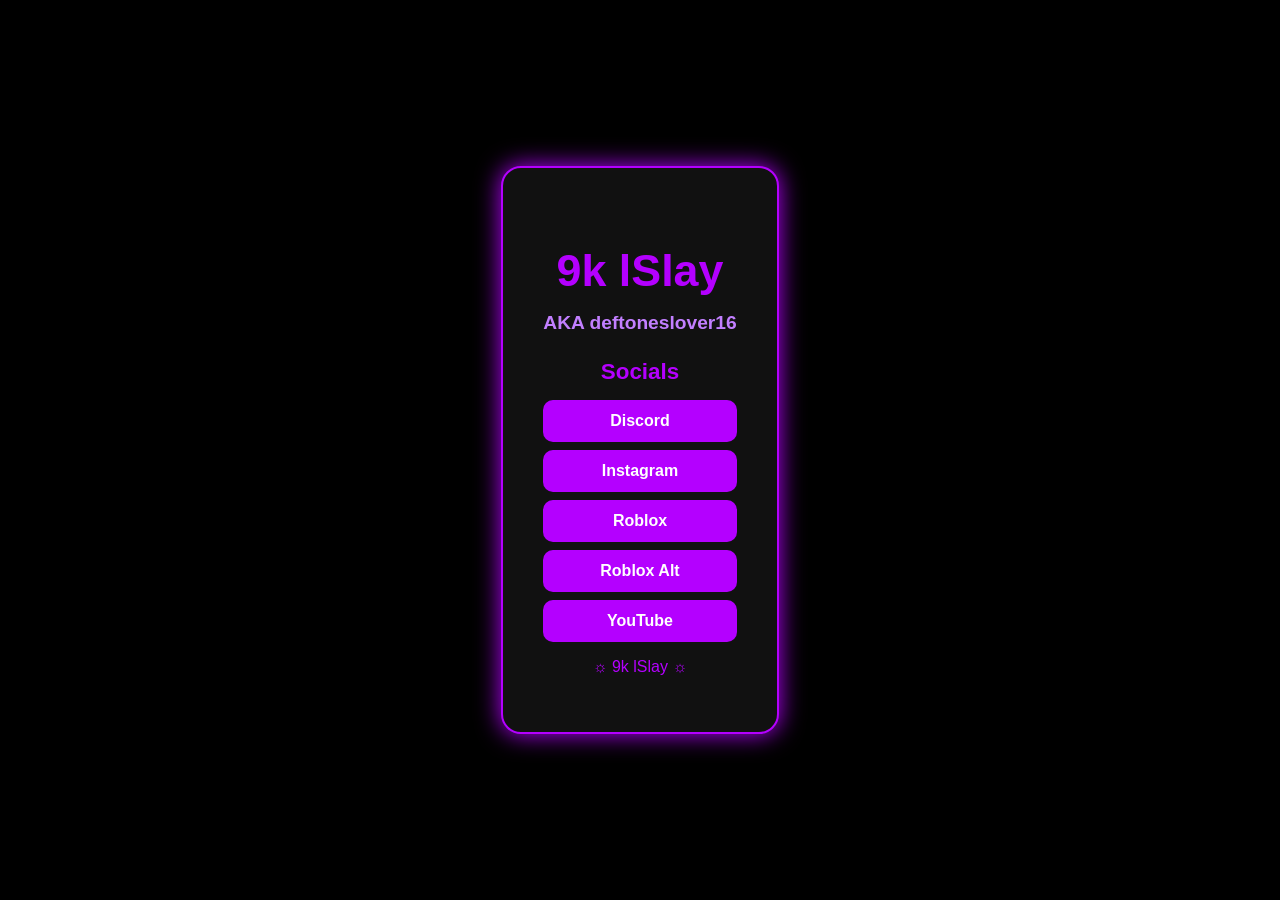
==== index.html @ 35b1c72d "Enhance index.html with background and interactivity Added decorative background and interactive ele" ====
<!DOCTYPE html>
<html lang="en">
<head>
  <meta charset="UTF-8">
  <meta name="viewport" content="width=device-width, initial-scale=1.0">

  <title>☼9k lSlay☼</title>

  <link rel="stylesheet" href="style.css">
</head>

<body>

  <!-- Fondo decorativo -->
  <div class="snake-bg">
    <div class="snake snake-1"></div>
    <div class="snake snake-2"></div>
    <div class="snake snake-3"></div>
  </div>

  <main class="container">

    <section class="card">

      <div class="glow"></div>

      <h1>9k lSlay</h1>

      <h2>AKA deftoneslover16</h2>

      <div class="snake-line"></div>

      <h3>Socials</h3>

      <div class="links">

        <a href="https://discord.com/users/1435029512860598416">
          <span>Discord</span>
        </a>

        <a href="https://www.instagram.com/9k._.lslay">
          <span>Instagram</span>
        </a>

        <a href="https://www.roblox.com/users/8332813376/profile">
          <span>Roblox</span>
        </a>

        <a href="https://www.roblox.com/users/7720711696/profile">
          <span>Roblox Alt</span>
        </a>

        <a href="https://www.youtube.com/@9k_lSlayy">
          <span>YouTube</span>
        </a>

      </div>

      <div class="snake-line bottom-line"></div>

      <p class="footer">☼ 9k lSlay ☼</p>

    </section>

  </main>


  <!--
    SPARKS + SPIDERMAN RANDOM EVENT
  -->
  <script>

    /*
      ================================
      PURPLE MOUSE SPARKS
      ================================
    */

    const clickableElements = document.querySelectorAll(
      'a, button, input, select, textarea, [role="button"]'
    );

    clickableElements.forEach(element => {

      element.addEventListener('mouseenter', () => {
        element.classList.add('clickable-glow');
      });

      element.addEventListener('mouseleave', () => {
        element.classList.remove('clickable-glow');
      });

      element.addEventListener('click', (event) => {

        for (let i = 0; i < 12; i++) {
          createSpark(event.clientX, event.clientY);
        }

      });

    });


    function createSpark(x, y) {

      const spark = document.createElement('div');

      spark.classList.add('spark');

      spark.style.left = `${x}px`;
      spark.style.top = `${y}px`;

      const angle = Math.random() * Math.PI * 2;
      const distance = 25 + Math.random() * 45;

      spark.style.setProperty(
        '--x',
        `${Math.cos(angle) * distance}px`
      );

      spark.style.setProperty(
        '--y',
        `${Math.sin(angle) * distance}px`
      );

      document.body.appendChild(spark);

      setTimeout(() => {
        spark.remove();
      }, 600);

    }


    /*
      ================================
      SPIDERMAN RANDOM EVENT
      ================================

      1/500 cada segundo.
    */

    setInterval(() => {

      const chance = Math.floor(Math.random() * 500);

      if (chance === 0) {
        playSpiderman();
      }

    }, 1000);


    function playSpiderman() {

      // Evita que aparezcan varios videos simultáneamente.
      if (document.querySelector('.spiderman-video')) {
        return;
      }

      const video = document.createElement('video');

      video.classList.add('spiderman-video');

      video.src = 'spiderman.mp4';

      video.autoplay = true;
      video.controls = false;

      document.body.appendChild(video);

      video.play().catch(() => {
        /*
          Algunos navegadores bloquean reproducción automática
          con sonido si el usuario todavía no ha interactuado.
        */
      });

      video.addEventListener('ended', () => {
        video.remove();
      });

    }

  </script>

</body>
</html>
---- style.css ----
body {
  background-color: #000;
  color: #b400ff;
  font-family: 'Segoe UI', Tahoma, Geneva, Verdana, sans-serif;
  display: flex;
  justify-content: center;
  align-items: center;
  height: 100vh;
  margin: 0;
}

.container {
  display: flex;
  align-items: center;
  gap: 30px;
}

.card {
  background-color: #111;
  border: 2px solid #b400ff;
  border-radius: 20px;
  padding: 40px;
  text-align: center;
  box-shadow: 0 0 25px #b400ff;
  max-width: 400px;
  width: 90%;
}

h1 {
  font-size: 2.8em;
  margin-bottom: 10px;
}

h2 {
  font-size: 1.2em;
  margin-bottom: 25px;
  color: #c27fff;
}

h3 {
  font-size: 1.4em;
  margin-bottom: 15px;
  color: #b400ff;
}

.links a {
  display: block;
  text-decoration: none;
  color: #fff;
  background-color: #b400ff;
  padding: 12px;
  margin: 8px 0;
  border-radius: 10px;
  transition: 0.3s;
  font-weight: bold;
}

.links a:hover {
  background-color: #7a00b3;
  transform: scale(1.05);
}

@media (max-width: 768px) {
  .container {
    flex-direction: column;
  }
}
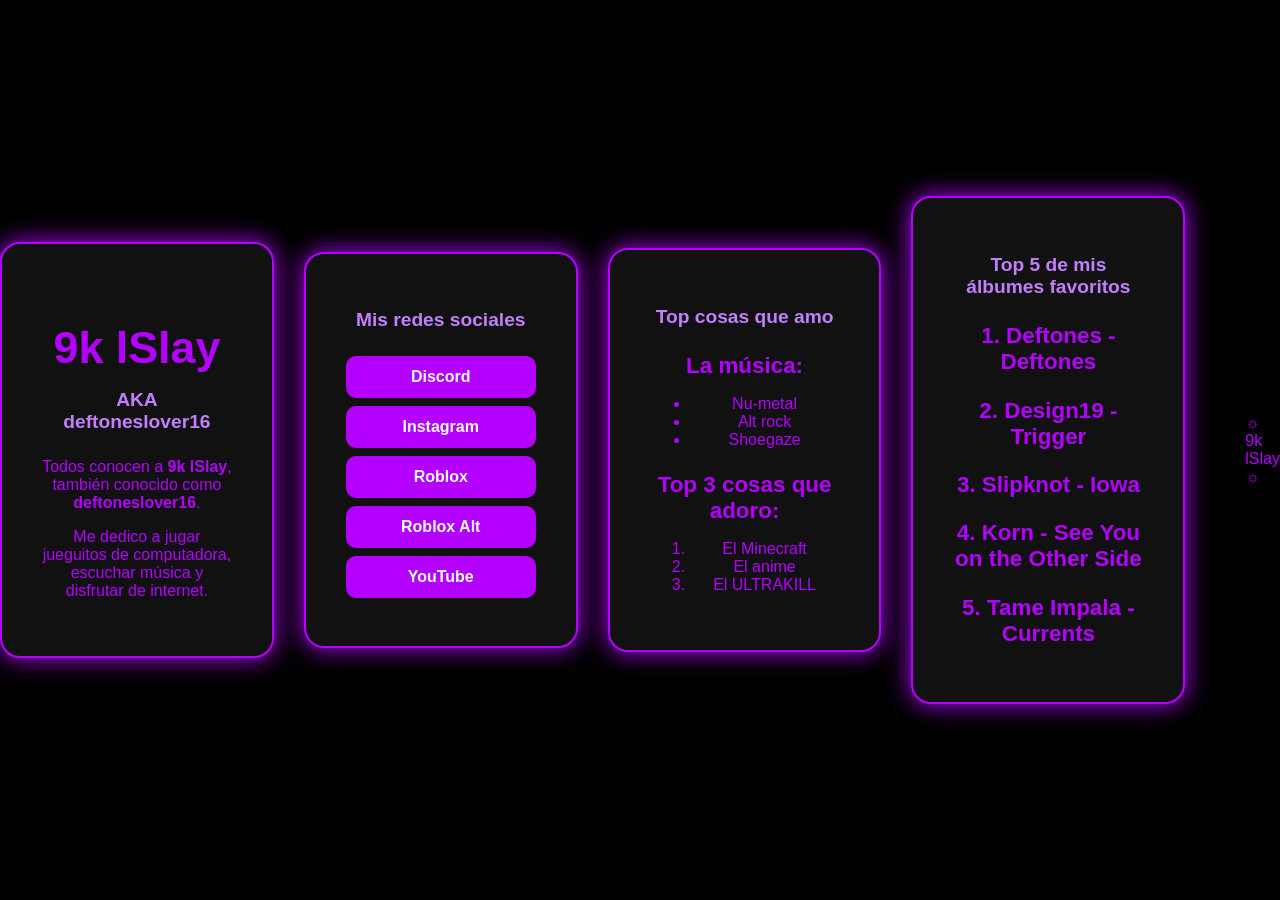
==== commit bfe33fc8: "Translate HTML document from English to Spanish" ====
--- a/index.html
+++ b/index.html
@@ -1,11 +1,9 @@
 <!DOCTYPE html>
-<html lang="en">
+<html lang="es">
 <head>
   <meta charset="UTF-8">
   <meta name="viewport" content="width=device-width, initial-scale=1.0">
-
-  <title>☼9k lSlay☼</title>
-
+  <title>☼ 9k lSlay ☼</title>
   <link rel="stylesheet" href="style.css">
 </head>
 
@@ -20,50 +18,98 @@
 
   <main class="container">
 
-    <section class="card">
-
+    <!-- Presentación -->
+    <section class="card">
       <div class="glow"></div>
 
       <h1>9k lSlay</h1>
-
       <h2>AKA deftoneslover16</h2>
 
       <div class="snake-line"></div>
 
-      <h3>Socials</h3>
+      <p>
+        Todos conocen a <strong>9k lSlay</strong>, también conocido como
+        <strong>deftoneslover16</strong>.
+      </p>
+
+      <p>
+        Me dedico a jugar jueguitos de computadora, escuchar música y
+        disfrutar de internet.
+      </p>
+    </section>
+
+    <!-- Redes sociales -->
+    <section class="card">
+      <div class="glow"></div>
+
+      <h2>Mis redes sociales</h2>
+
+      <div class="snake-line"></div>
 
       <div class="links">
-
-        <a href="https://discord.com/users/1435029512860598416">
+        <a href="https://discord.com/users/1435029512860598416" target="_blank" rel="noopener">
           <span>Discord</span>
         </a>
 
-        <a href="https://www.instagram.com/9k._.lslay">
+        <a href="https://www.instagram.com/9k._.lslay" target="_blank" rel="noopener">
           <span>Instagram</span>
         </a>
 
-        <a href="https://www.roblox.com/users/8332813376/profile">
+        <a href="https://www.roblox.com/users/8332813376/profile" target="_blank" rel="noopener">
           <span>Roblox</span>
         </a>
 
-        <a href="https://www.roblox.com/users/7720711696/profile">
+        <a href="https://www.roblox.com/users/7720711696/profile" target="_blank" rel="noopener">
           <span>Roblox Alt</span>
         </a>
 
-        <a href="https://www.youtube.com/@9k_lSlayy">
+        <a href="https://www.youtube.com/@9k_lSlayy" target="_blank" rel="noopener">
           <span>YouTube</span>
         </a>
-
       </div>
-
-      <div class="snake-line bottom-line"></div>
-
-      <p class="footer">☼ 9k lSlay ☼</p>
-
-    </section>
+    </section>
+
+    <!-- Música -->
+    <section class="card">
+      <div class="glow"></div>
+
+      <h2>Top cosas que amo</h2>
+
+      <h3>La música:</h3>
+
+      <ul>
+        <li>Nu-metal</li>
+        <li>Alt rock</li>
+        <li>Shoegaze</li>
+      </ul>
+
+      <h3>Top 3 cosas que adoro:</h3>
+
+      <ol>
+        <li>El Minecraft</li>
+        <li>El anime</li>
+        <li>El ULTRAKILL</li>
+      </ol>
+    </section>
+
+    <!-- Álbumes favoritos -->
+    <section class="card">
+      <div class="glow"></div>
+
+      <h2>Top 5 de mis álbumes favoritos</h2>
+
+      <h3>1. Deftones - Deftones</h3>
+      <h3>2. Design19 - Trigger</h3>
+      <h3>3. Slipknot - Iowa</h3>
+      <h3>4. Korn - See You on the Other Side</h3>
+      <h3>5. Tame Impala - Currents</h3>
+    </section>
+
+    <div class="snake-line bottom-line"></div>
+
+    <p class="footer">☼ 9k lSlay ☼</p>
 
   </main>
-
 
   <!--
     SPARKS + SPIDERMAN RANDOM EVENT
@@ -100,7 +146,6 @@
 
     });
 
-
     function createSpark(x, y) {
 
       const spark = document.createElement('div');
@@ -131,7 +176,6 @@
 
     }
 
-
     /*
       ================================
       SPIDERMAN RANDOM EVENT
@@ -149,7 +193,6 @@
       }
 
     }, 1000);
-
 
     function playSpiderman() {
 
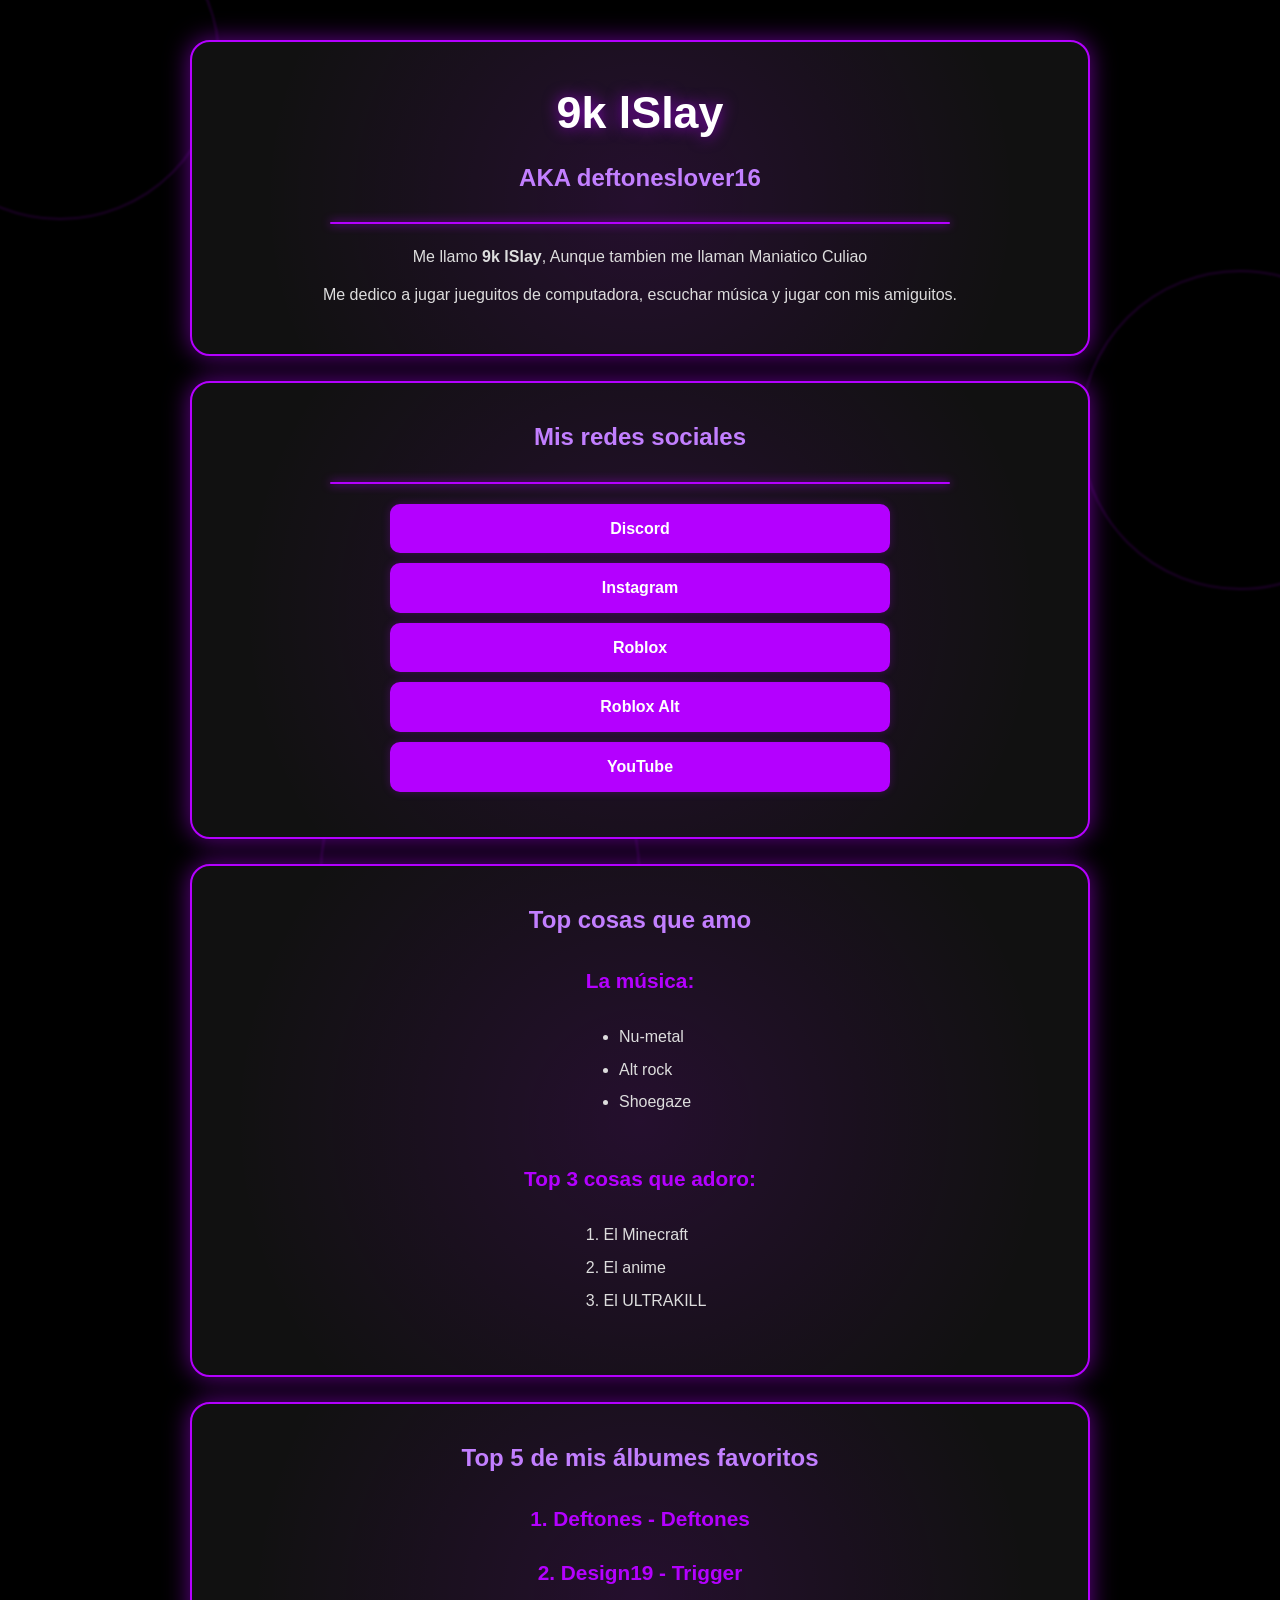
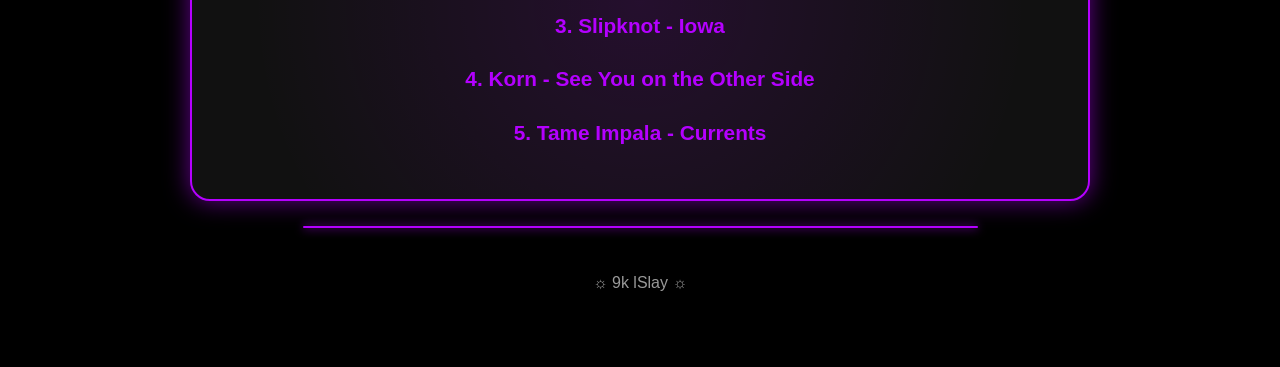
==== commit 5bf1eea0: "Revise personal details and social media section Updated personal introduction and social media link" ====
--- a/index.html
+++ b/index.html
@@ -28,13 +28,12 @@
       <div class="snake-line"></div>
 
       <p>
-        Todos conocen a <strong>9k lSlay</strong>, también conocido como
-        <strong>deftoneslover16</strong>.
+        Me llamo <strong>9k lSlay</strong>, Aunque tambien me llaman Maniatico Culiao
       </p>
 
       <p>
         Me dedico a jugar jueguitos de computadora, escuchar música y
-        disfrutar de internet.
+        jugar con mis amiguitos.
       </p>
     </section>
 
--- a/style.css
+++ b/style.css
@@ -1,46 +1,152 @@
+/* =========================================
+   ESTILO ADAPTADO: codigo1 -> parecido a css2
+   Mantiene los efectos de sparks y serpientes
+   ========================================= */
+
+* {
+  margin: 0;
+  padding: 0;
+  box-sizing: border-box;
+}
+
 body {
-  background-color: #000;
-  color: #b400ff;
+  background: #000;
+  color: #eee;
   font-family: 'Segoe UI', Tahoma, Geneva, Verdana, sans-serif;
+  line-height: 1.6;
+  min-height: 100vh;
+  overflow-x: hidden;
+  position: relative;
+}
+
+/* ====== Contenedor principal ====== */
+
+.container {
+  width: 90%;
+  max-width: 900px;
+  margin: 40px auto;
   display: flex;
-  justify-content: center;
-  align-items: center;
-  height: 100vh;
-  margin: 0;
-}
-
-.container {
-  display: flex;
-  align-items: center;
-  gap: 30px;
-}
+  flex-direction: column;
+  align-items: stretch;
+  gap: 25px;
+  position: relative;
+  z-index: 2;
+}
+
+/* ====== Fondo de serpientes de codigo1 ====== */
+
+.snake-bg {
+  position: fixed;
+  inset: 0;
+  pointer-events: none;
+  overflow: hidden;
+  z-index: 0;
+}
+
+.snake {
+  position: absolute;
+  width: 320px;
+  height: 320px;
+  border: 2px solid rgba(180, 0, 255, .16);
+  border-radius: 50%;
+  filter: blur(1px);
+}
+
+.snake-1 {
+  top: -100px;
+  left: -100px;
+}
+
+.snake-2 {
+  right: -120px;
+  top: 30%;
+}
+
+.snake-3 {
+  bottom: -130px;
+  left: 25%;
+}
+
+/* ====== Tarjetas ====== */
 
 .card {
+  position: relative;
   background-color: #111;
   border: 2px solid #b400ff;
   border-radius: 20px;
-  padding: 40px;
+  padding: 35px;
   text-align: center;
-  box-shadow: 0 0 25px #b400ff;
-  max-width: 400px;
-  width: 90%;
-}
+  box-shadow: 0 0 25px rgba(180, 0, 255, .55);
+  width: 100%;
+  overflow: hidden;
+}
+
+/* Mantiene el glow que usa codigo1 */
+.glow {
+  position: absolute;
+  inset: -80px;
+  background: radial-gradient(
+    circle,
+    rgba(180, 0, 255, .12),
+    transparent 65%
+  );
+  pointer-events: none;
+  z-index: 0;
+}
+
+.card > *:not(.glow) {
+  position: relative;
+  z-index: 1;
+}
+
+/* ====== Títulos ====== */
 
 h1 {
+  color: #fff;
   font-size: 2.8em;
   margin-bottom: 10px;
+  text-shadow: 0 0 15px rgba(180, 0, 255, .7);
 }
 
 h2 {
-  font-size: 1.2em;
+  font-size: 1.5em;
   margin-bottom: 25px;
   color: #c27fff;
 }
 
 h3 {
-  font-size: 1.4em;
-  margin-bottom: 15px;
+  font-size: 1.3em;
+  margin: 20px 0 15px;
   color: #b400ff;
+}
+
+p {
+  margin: 12px auto;
+  color: #ddd;
+  max-width: 700px;
+}
+
+/* ====== Línea decorativa de codigo1 ====== */
+
+.snake-line {
+  width: 75%;
+  height: 2px;
+  margin: 20px auto;
+  background: #b400ff;
+  box-shadow: 0 0 10px #b400ff;
+  border-radius: 10px;
+}
+
+.bottom-line {
+  margin: 0 auto;
+}
+
+/* ====== Links ====== */
+
+.links {
+  width: 100%;
+  max-width: 500px;
+  margin: 0 auto;
 }
 
 .links a {
@@ -49,19 +155,163 @@
   color: #fff;
   background-color: #b400ff;
   padding: 12px;
-  margin: 8px 0;
+  margin: 10px 0;
   border-radius: 10px;
-  transition: 0.3s;
+  transition: .3s ease;
   font-weight: bold;
+  box-shadow: 0 0 8px rgba(180, 0, 255, .25);
 }
 
 .links a:hover {
   background-color: #7a00b3;
   transform: scale(1.05);
-}
+  box-shadow: 0 0 18px rgba(180, 0, 255, .8);
+}
+
+/* El JS de codigo1 añade esta clase al pasar el mouse */
+.clickable-glow {
+  box-shadow:
+    0 0 10px #b400ff,
+    0 0 25px rgba(180, 0, 255, .8) !important;
+}
+
+/* ====== Listas ====== */
+
+ul,
+ol {
+  display: inline-block;
+  text-align: left;
+  margin: 5px auto 20px;
+  padding-left: 30px;
+  color: #ddd;
+}
+
+li {
+  margin: 7px 0;
+}
+
+/* ====== Imágenes ====== */
+
+img {
+  max-width: 100%;
+  height: auto;
+  border-radius: 12px;
+}
+
+img.album,
+img[type="album"] {
+  width: 100%;
+  max-width: 240px;
+  display: block;
+  margin: 15px auto;
+  transition: .3s ease;
+}
+
+img.album:hover,
+img[type="album"]:hover {
+  transform: scale(1.04);
+  box-shadow: 0 0 20px rgba(180, 0, 255, .7);
+}
+
+/* ====== Figuras ====== */
+
+figure {
+  text-align: center;
+  margin: 25px 0;
+}
+
+figcaption {
+  color: #bbb;
+  margin-top: 10px;
+}
+
+/* ====== Footer de codigo1 ====== */
+
+.footer {
+  color: #999;
+  text-align: center;
+  padding: 5px 0 20px;
+}
+
+/* ====== Evento Spider-Man ====== */
+
+.spiderman-video {
+  position: fixed;
+  left: 50%;
+  top: 50%;
+  transform: translate(-50%, -50%);
+  width: min(90vw, 700px);
+  max-height: 90vh;
+  object-fit: contain;
+  z-index: 9999;
+  border: 2px solid #b400ff;
+  border-radius: 15px;
+  box-shadow: 0 0 35px #b400ff;
+}
+
+/* ====== Sparks ====== */
+
+.spark {
+  position: fixed;
+  width: 7px;
+  height: 7px;
+  border-radius: 50%;
+  background: #c27fff;
+  box-shadow:
+    0 0 6px #b400ff,
+    0 0 14px #b400ff;
+  pointer-events: none;
+  z-index: 10000;
+  animation: sparkMove .6s ease-out forwards;
+}
+
+@keyframes sparkMove {
+  from {
+    opacity: 1;
+    transform: translate(0, 0) scale(1);
+  }
+
+  to {
+    opacity: 0;
+    transform: translate(var(--x), var(--y)) scale(0);
+  }
+}
+
+/* ====== Responsive ====== */
 
 @media (max-width: 768px) {
   .container {
-    flex-direction: column;
-  }
-}+    width: 94%;
+    margin: 20px auto;
+    gap: 18px;
+  }
+
+  .card {
+    padding: 25px 18px;
+  }
+
+  h1 {
+    font-size: 2.2em;
+  }
+
+  h2 {
+    font-size: 1.25em;
+  }
+
+  h3 {
+    font-size: 1.15em;
+  }
+
+  .links a {
+    padding: 11px;
+  }
+
+  .snake-line {
+    width: 90%;
+  }
+
+  img.album,
+  img[type="album"] {
+    max-width: 190px;
+  }
+}
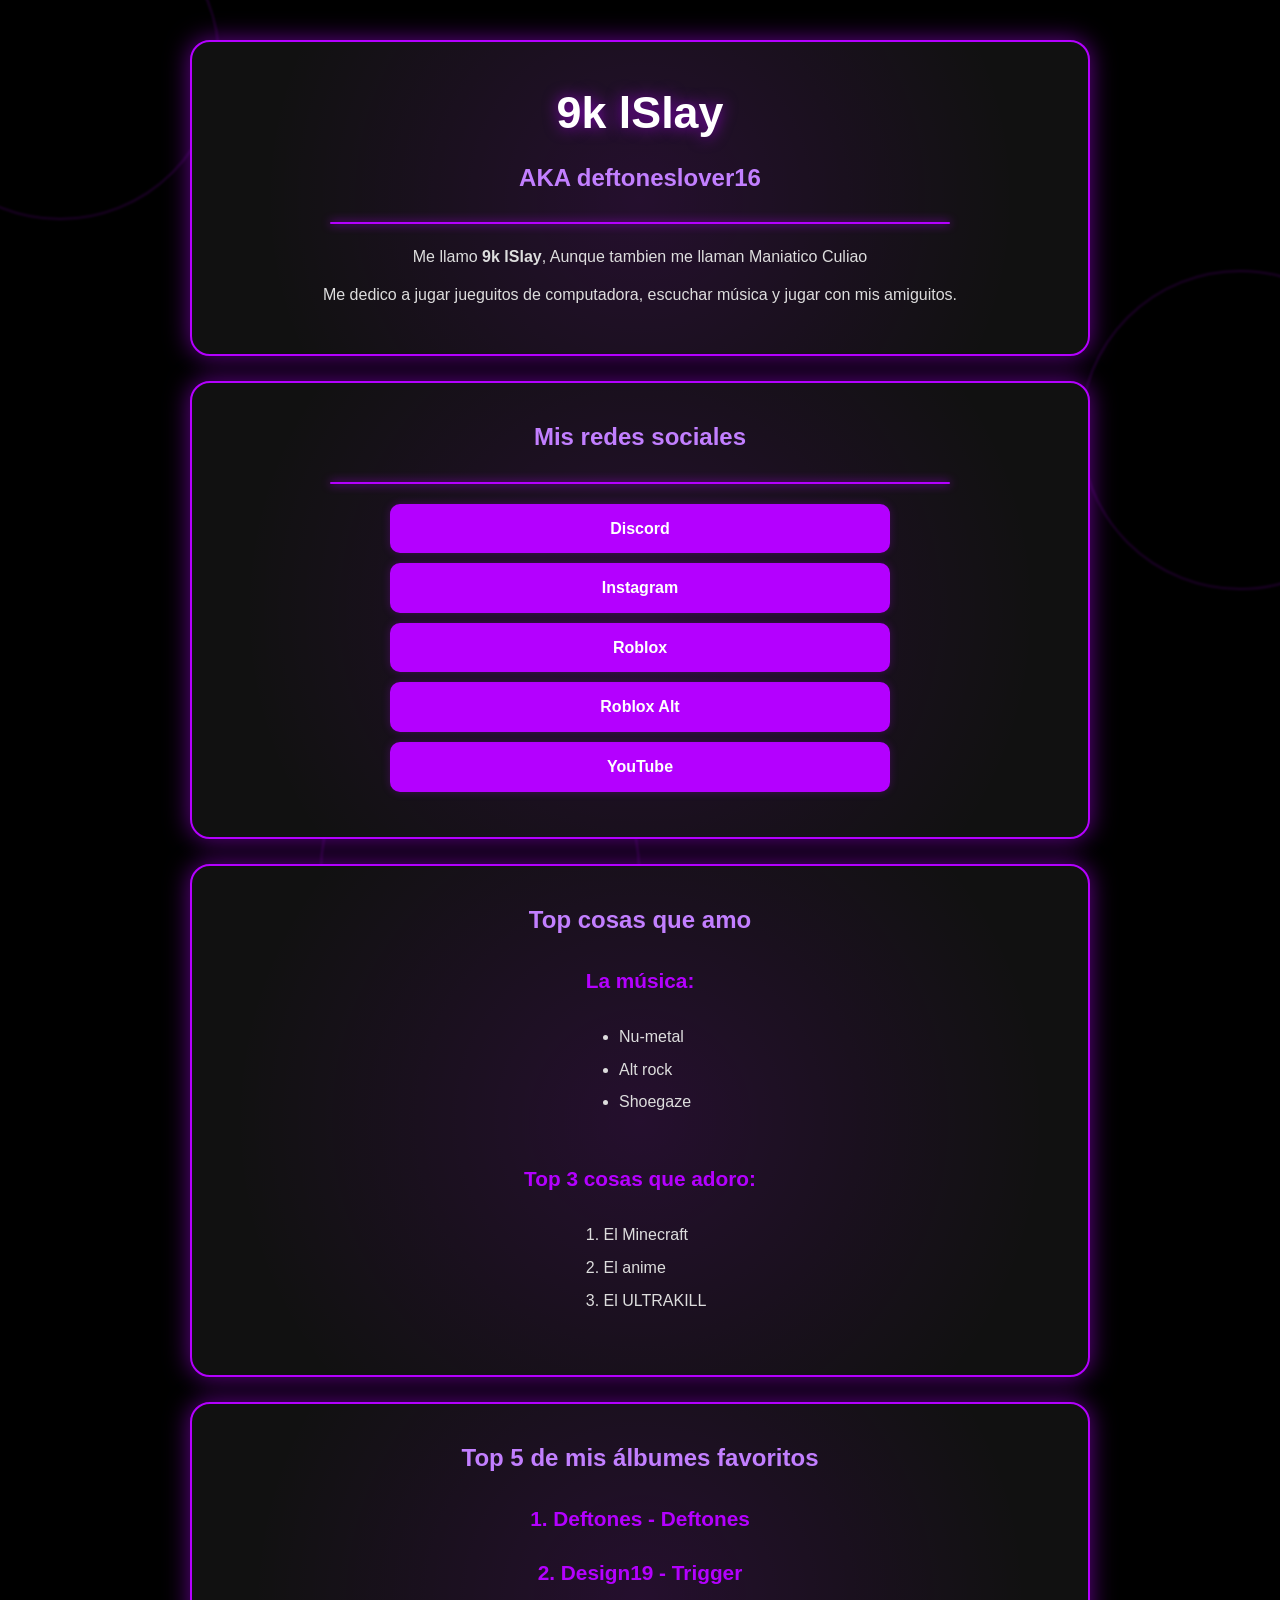
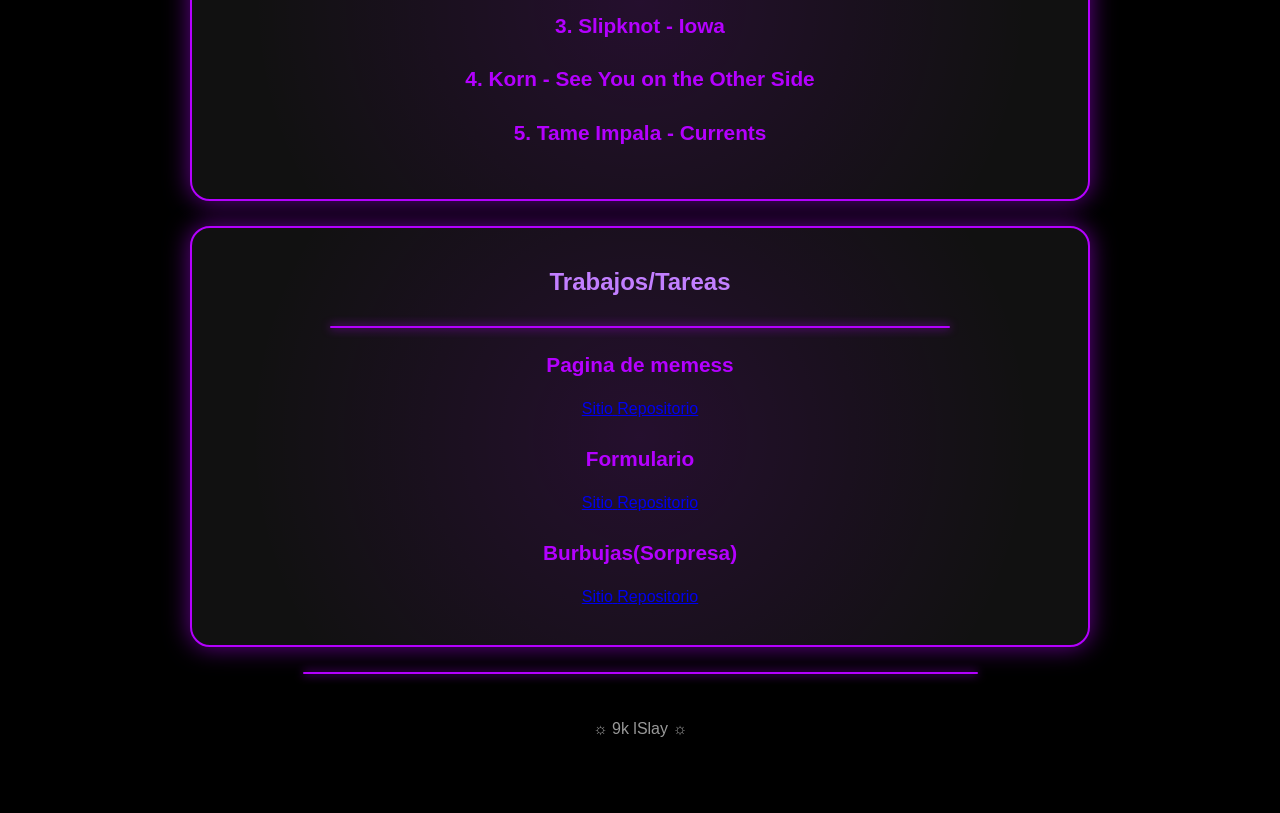
==== commit a07ac872: "Add projects/tasks section to index.html Added a new section for projects and tasks with links to va" ====
--- a/index.html
+++ b/index.html
@@ -104,10 +104,52 @@
       <h3>5. Tame Impala - Currents</h3>
     </section>
 
+        <!-- Trabajos / Tareas -->
+    <section class="card">
+      <div class="glow"></div>
+      <h2>Trabajos/Tareas</h2>
+      <div class="snake-line"></div>
+      <div class="works">
+        <!-- TRABAJO 1(PAGINA MEMES) -->
+        <div class="work-item">
+          <h3>Pagina de memess</h3>
+          <div class="work-buttons">
+            <a href="https://9klslay.github.io/trabajo/" target="_blank" rel="noopener">
+              <span>Sitio</span>
+            </a>
+            <a href="https://github.com/9klSlay/trabajo" target="_blank" rel="noopener">
+              <span>Repositorio</span>
+            </a>
+          </div>
+        </div>
+        <!-- TRABAJO 2(FORMULARIO) -->
+        <div class="work-item">
+          <h3>Formulario</h3>
+          <div class="work-buttons">
+            <a href="https://9klslay.github.io/tarea-formulario/" target="_blank" rel="noopener">
+              <span>Sitio</span>
+            </a>
+            <a href="https://github.com/9klSlay/tarea-formulario" target="_blank" rel="noopener">
+              <span>Repositorio</span>
+            </a>
+          </div>
+        </div>
+        <!-- TRABAJO 3(BURBUJAS/CANGRI) -->
+        <div class="work-item">
+          <h3>Burbujas(Sorpresa)</h3>
+          <div class="work-buttons">
+            <a href="https://9klslay.github.io/cangri/" target="_blank" rel="noopener">
+              <span>Sitio</span>
+            </a>
+            <a href="https://github.com/9klSlay/cangri" target="_blank" rel="noopener">
+              <span>Repositorio</span>
+            </a>
+          </div>
+        </div>
+      </div>
+    </section>
     <div class="snake-line bottom-line"></div>
-
     <p class="footer">☼ 9k lSlay ☼</p>
-
   </main>
 
   <!--
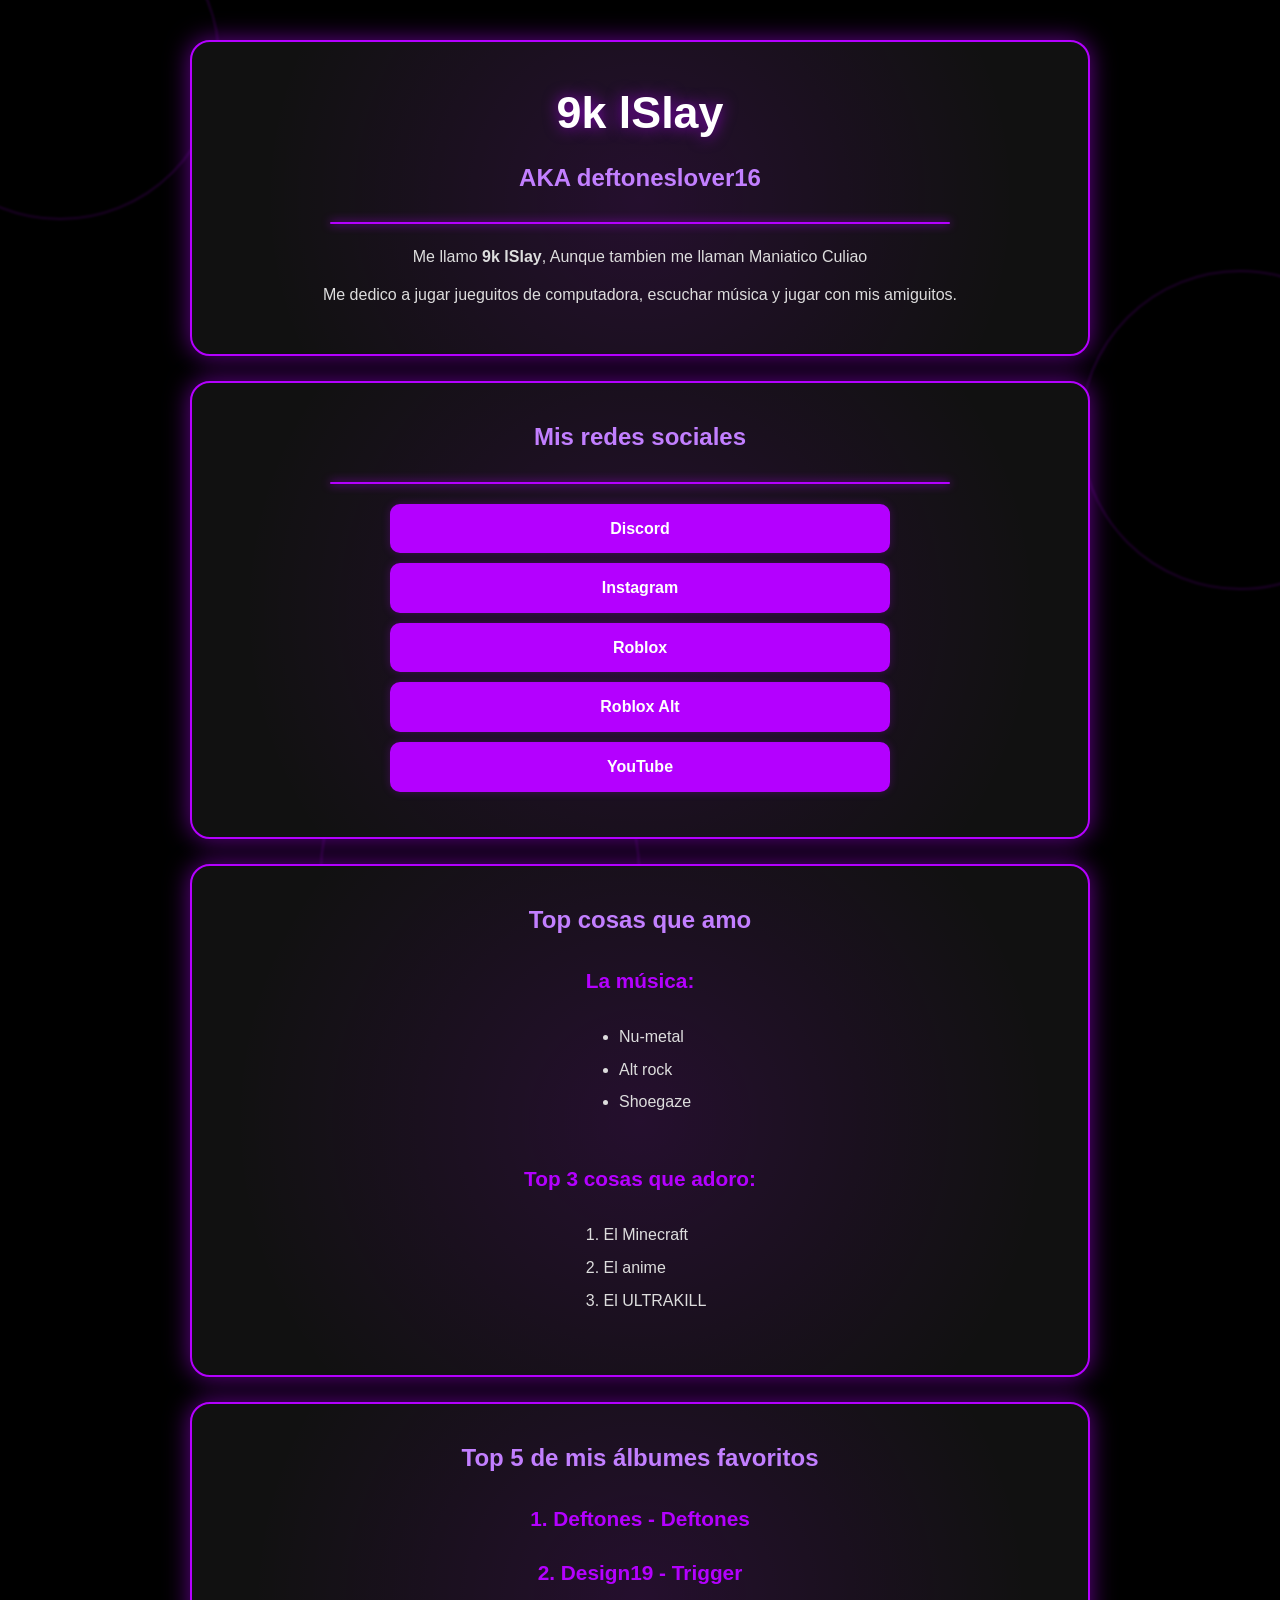
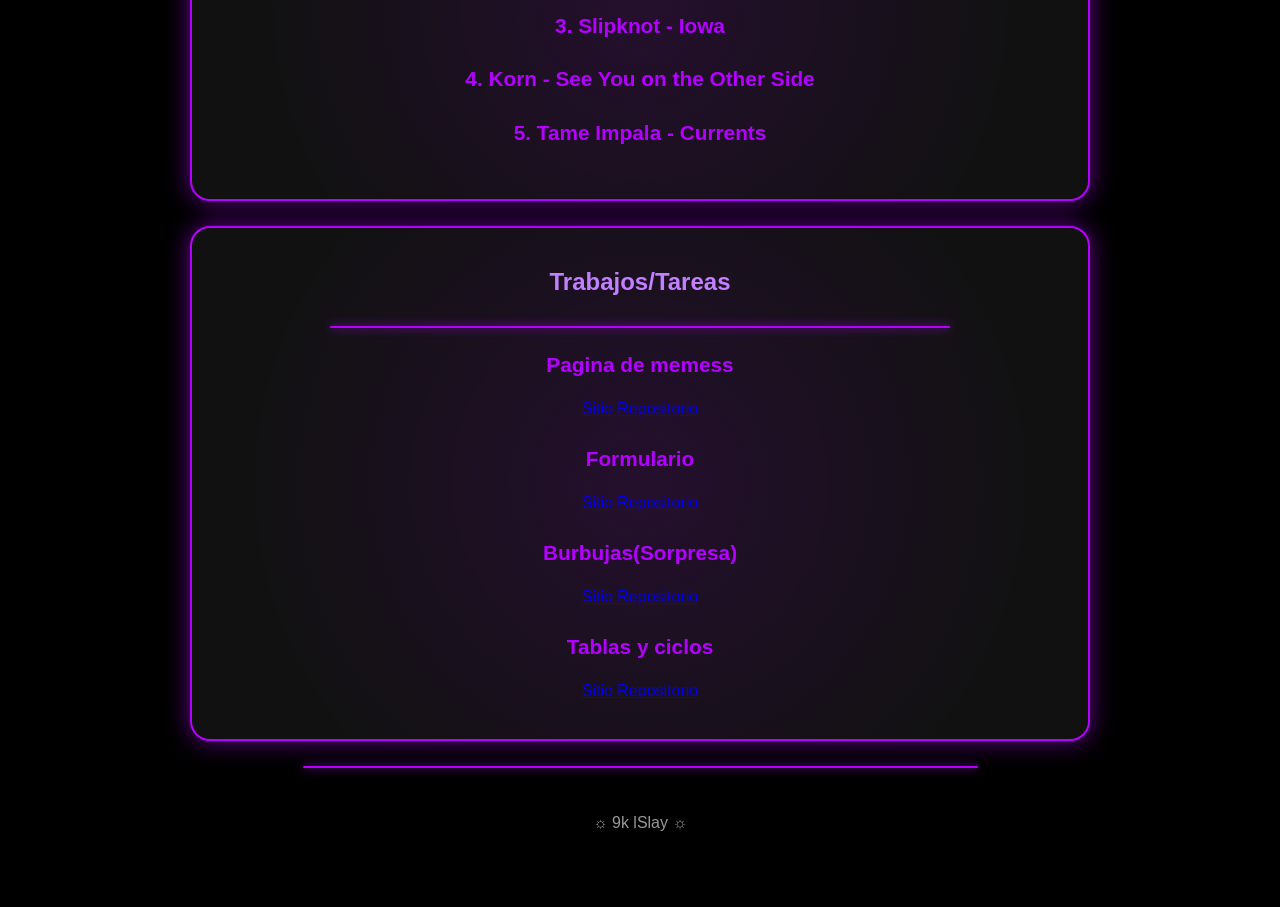
==== commit 008407e1: "Fix HTML structure and add new work items" ====
--- a/index.html
+++ b/index.html
@@ -145,7 +145,19 @@
               <span>Repositorio</span>
             </a>
           </div>
+          <!-- TRABAJO 4(TABLAS Y CICLOS) -->
+        <div class="work-item">
+          <h3>Tablas y ciclos</h3>
+          <div class="work-buttons">
+            <a href="https://9klslay.github.io/TrabajoCiclos/" target="_blank" rel="noopener">
+              <span>Sitio</span>
+            </a>
+            <a href="https://github.com/9klSlay/TrabajoCiclos" target="_blank" rel="noopener">
+              <span>Repositorio</span>
+            </a>
+          </div>
         </div>
+        
       </div>
     </section>
     <div class="snake-line bottom-line"></div>
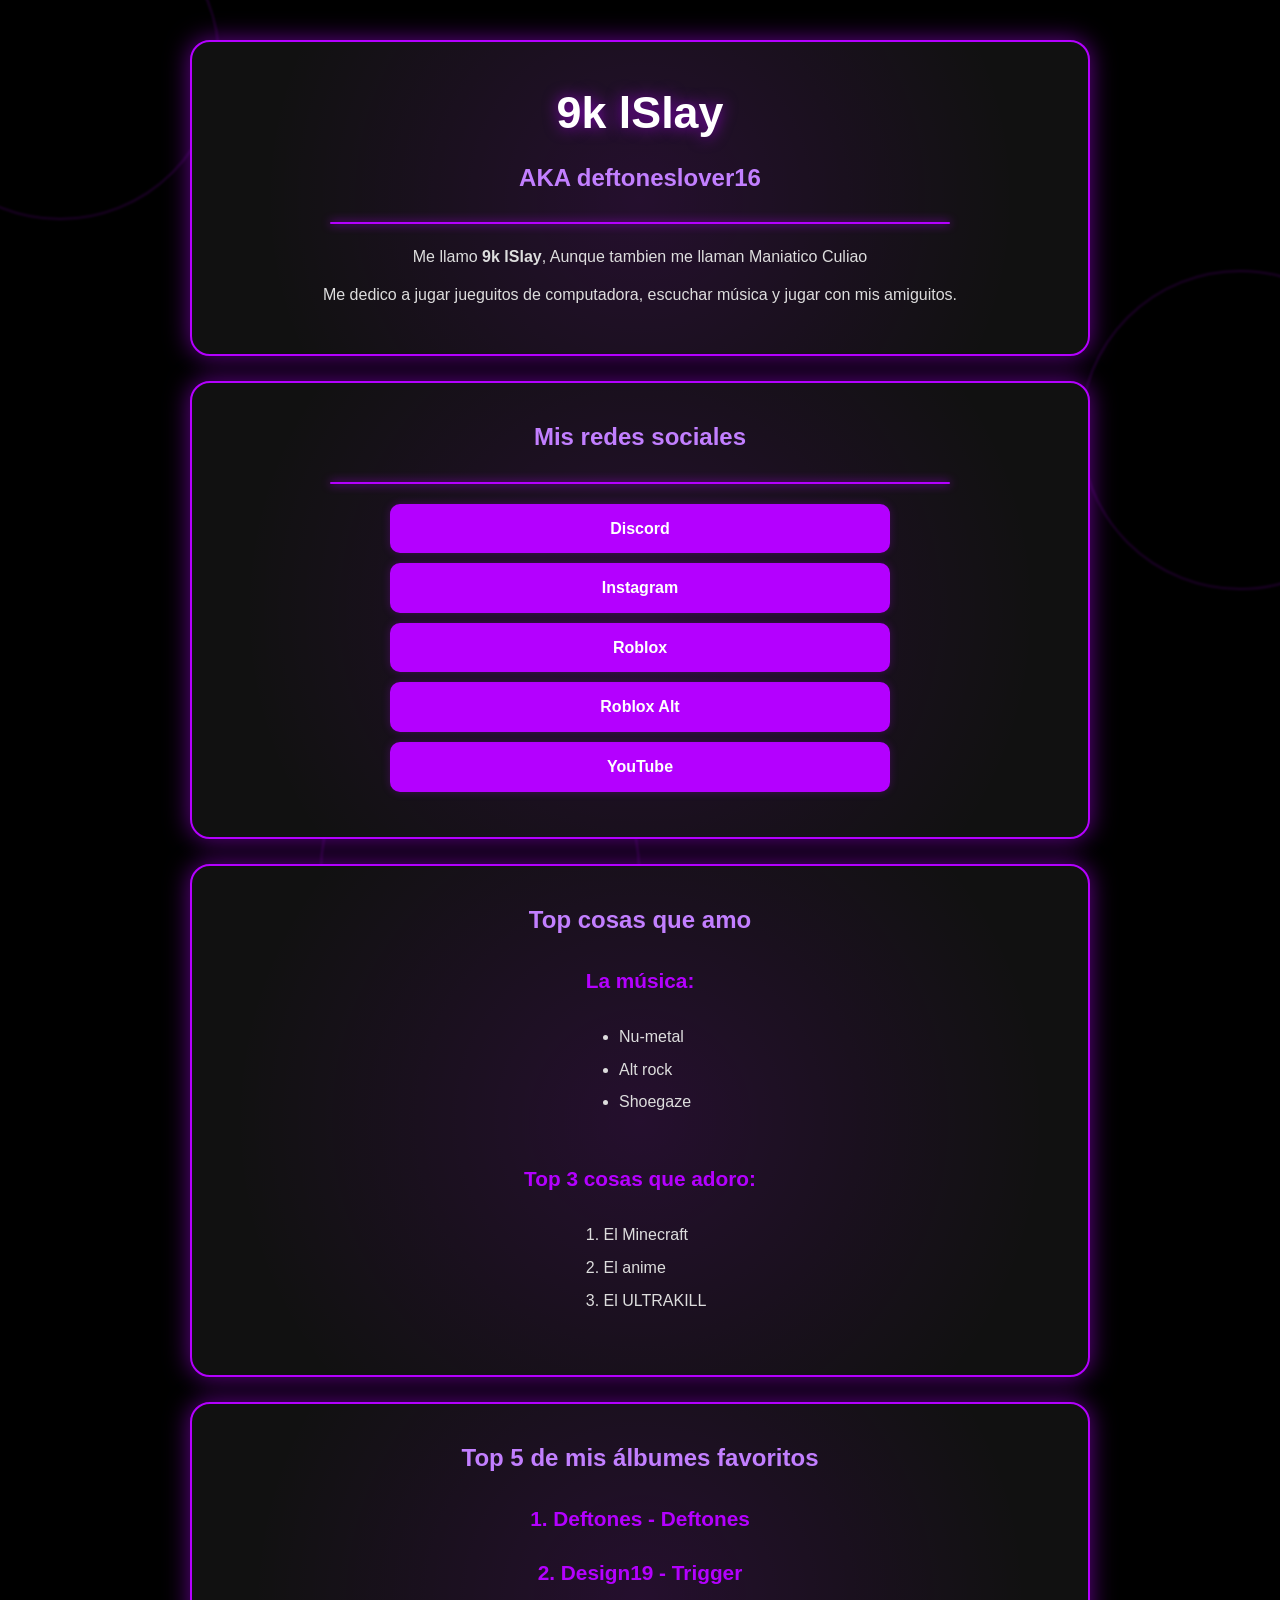
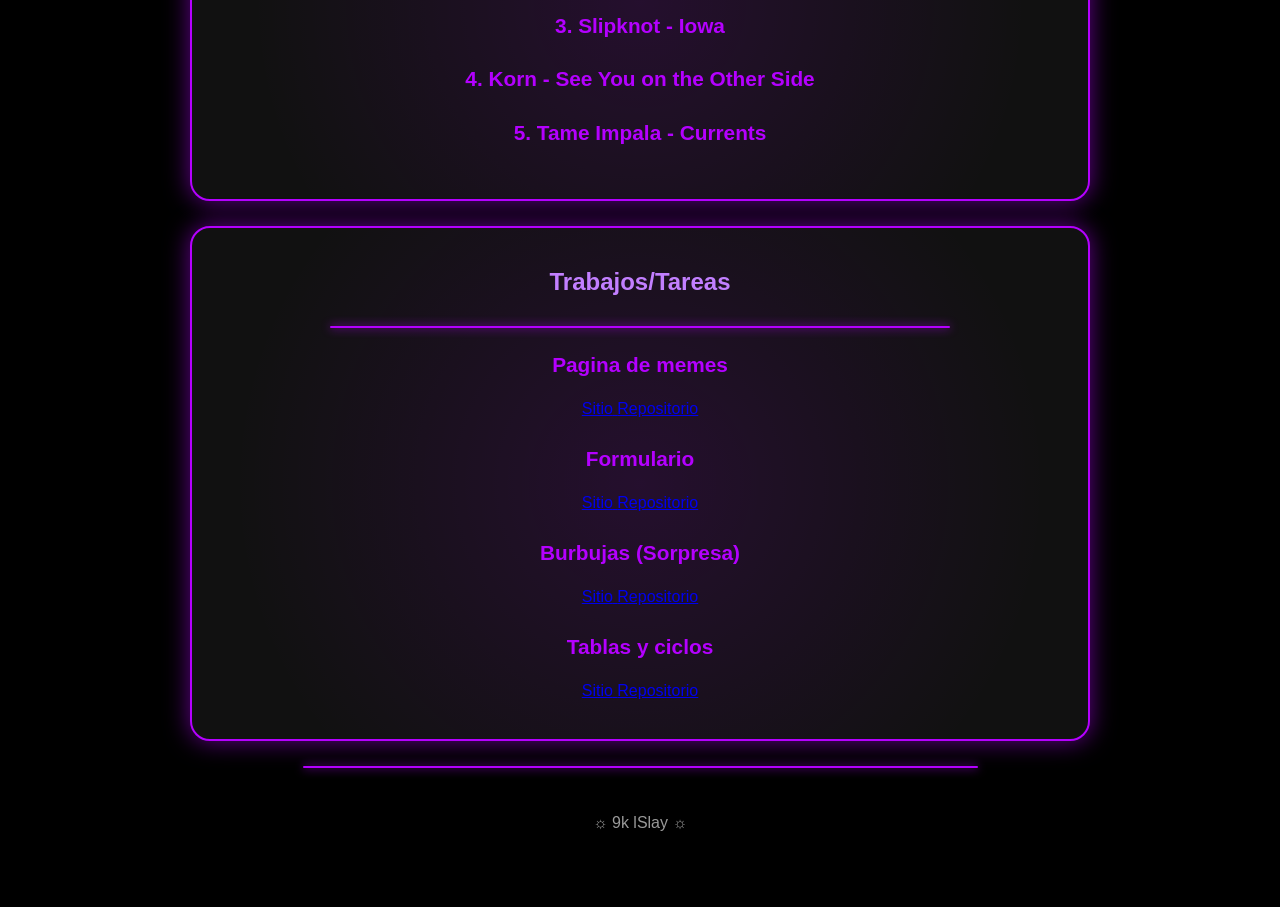
==== commit ea384a68: "Update index.html" ====
--- a/index.html
+++ b/index.html
@@ -104,64 +104,81 @@
       <h3>5. Tame Impala - Currents</h3>
     </section>
 
-        <!-- Trabajos / Tareas -->
-    <section class="card">
-      <div class="glow"></div>
-      <h2>Trabajos/Tareas</h2>
-      <div class="snake-line"></div>
-      <div class="works">
-        <!-- TRABAJO 1(PAGINA MEMES) -->
-        <div class="work-item">
-          <h3>Pagina de memess</h3>
-          <div class="work-buttons">
-            <a href="https://9klslay.github.io/trabajo/" target="_blank" rel="noopener">
-              <span>Sitio</span>
-            </a>
-            <a href="https://github.com/9klSlay/trabajo" target="_blank" rel="noopener">
-              <span>Repositorio</span>
-            </a>
-          </div>
-        </div>
-        <!-- TRABAJO 2(FORMULARIO) -->
-        <div class="work-item">
-          <h3>Formulario</h3>
-          <div class="work-buttons">
-            <a href="https://9klslay.github.io/tarea-formulario/" target="_blank" rel="noopener">
-              <span>Sitio</span>
-            </a>
-            <a href="https://github.com/9klSlay/tarea-formulario" target="_blank" rel="noopener">
-              <span>Repositorio</span>
-            </a>
-          </div>
-        </div>
-        <!-- TRABAJO 3(BURBUJAS/CANGRI) -->
-        <div class="work-item">
-          <h3>Burbujas(Sorpresa)</h3>
-          <div class="work-buttons">
-            <a href="https://9klslay.github.io/cangri/" target="_blank" rel="noopener">
-              <span>Sitio</span>
-            </a>
-            <a href="https://github.com/9klSlay/cangri" target="_blank" rel="noopener">
-              <span>Repositorio</span>
-            </a>
-          </div>
-          <!-- TRABAJO 4(TABLAS Y CICLOS) -->
-        <div class="work-item">
-          <h3>Tablas y ciclos</h3>
-          <div class="work-buttons">
-            <a href="https://9klslay.github.io/TrabajoCiclos/" target="_blank" rel="noopener">
-              <span>Sitio</span>
-            </a>
-            <a href="https://github.com/9klSlay/TrabajoCiclos" target="_blank" rel="noopener">
-              <span>Repositorio</span>
-            </a>
-          </div>
-        </div>
-        
-      </div>
-    </section>
-    <div class="snake-line bottom-line"></div>
-    <p class="footer">☼ 9k lSlay ☼</p>
+<!-- Trabajos / Tareas -->
+<section class="card">
+  <div class="glow"></div>
+
+  <h2>Trabajos/Tareas</h2>
+
+  <div class="snake-line"></div>
+
+  <div class="works">
+
+    <!-- TRABAJO 1 (PÁGINA MEMES) -->
+    <div class="work-item">
+      <h3>Pagina de memes</h3>
+
+      <div class="work-buttons">
+        <a href="https://9klslay.github.io/trabajo/" target="_blank" rel="noopener">
+          <span>Sitio</span>
+        </a>
+
+        <a href="https://github.com/9klSlay/trabajo" target="_blank" rel="noopener">
+          <span>Repositorio</span>
+        </a>
+      </div>
+    </div>
+
+    <!-- TRABAJO 2 (FORMULARIO) -->
+    <div class="work-item">
+      <h3>Formulario</h3>
+
+      <div class="work-buttons">
+        <a href="https://9klslay.github.io/tarea-formulario/" target="_blank" rel="noopener">
+          <span>Sitio</span>
+        </a>
+
+        <a href="https://github.com/9klSlay/tarea-formulario" target="_blank" rel="noopener">
+          <span>Repositorio</span>
+        </a>
+      </div>
+    </div>
+
+    <!-- TRABAJO 3 (BURBUJAS / CANGRI) -->
+    <div class="work-item">
+      <h3>Burbujas (Sorpresa)</h3>
+
+      <div class="work-buttons">
+        <a href="https://9klslay.github.io/cangri/" target="_blank" rel="noopener">
+          <span>Sitio</span>
+        </a>
+
+        <a href="https://github.com/9klSlay/cangri" target="_blank" rel="noopener">
+          <span>Repositorio</span>
+        </a>
+      </div>
+    </div>
+
+    <!-- TRABAJO 4 (TABLAS Y CICLOS) -->
+    <div class="work-item">
+      <h3>Tablas y ciclos</h3>
+
+      <div class="work-buttons">
+        <a href="https://9klslay.github.io/TrabajoCiclos/" target="_blank" rel="noopener">
+          <span>Sitio</span>
+        </a>
+
+        <a href="https://github.com/9klSlay/TrabajoCiclos" target="_blank" rel="noopener">
+          <span>Repositorio</span>
+        </a>
+      </div>
+    </div>
+
+  </div>
+</section>
+<div class="snake-line bottom-line"></div>
+<p class="footer">☼ 9k lSlay ☼</p>
+
   </main>
 
   <!--
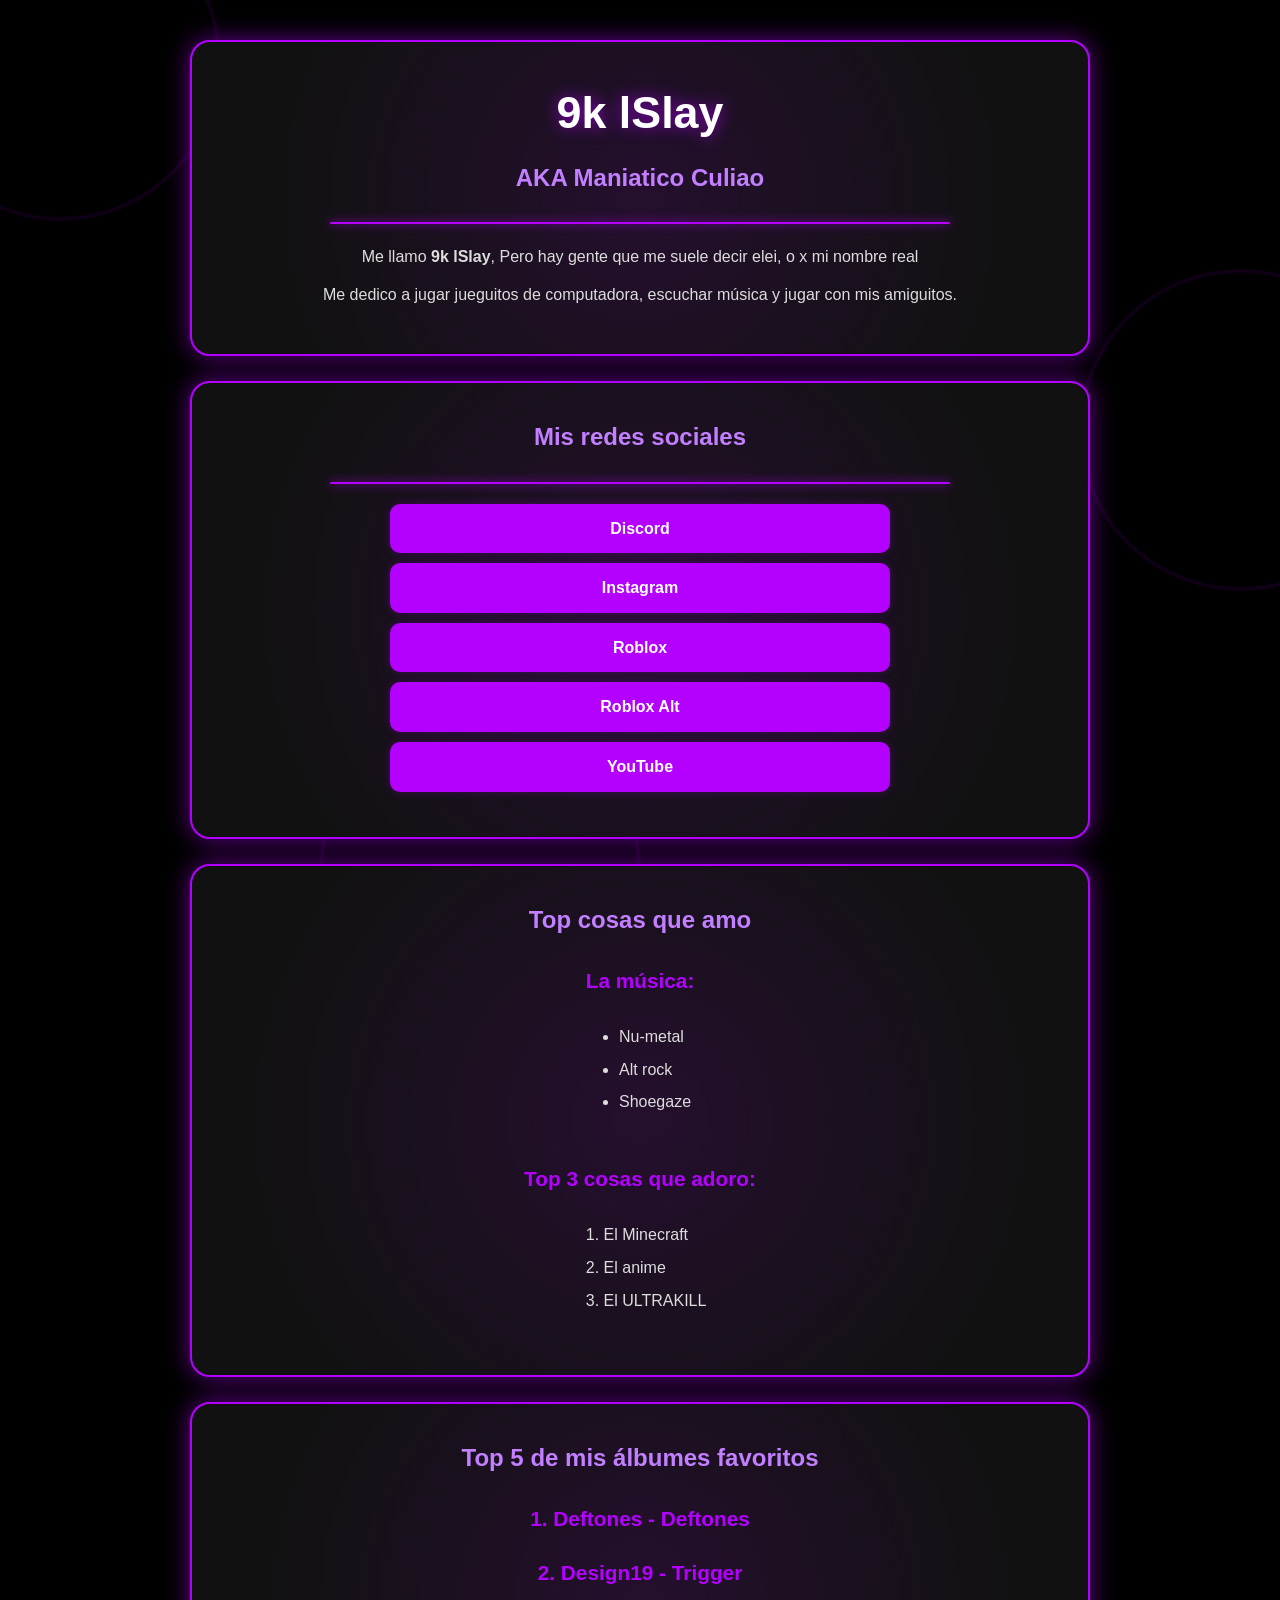
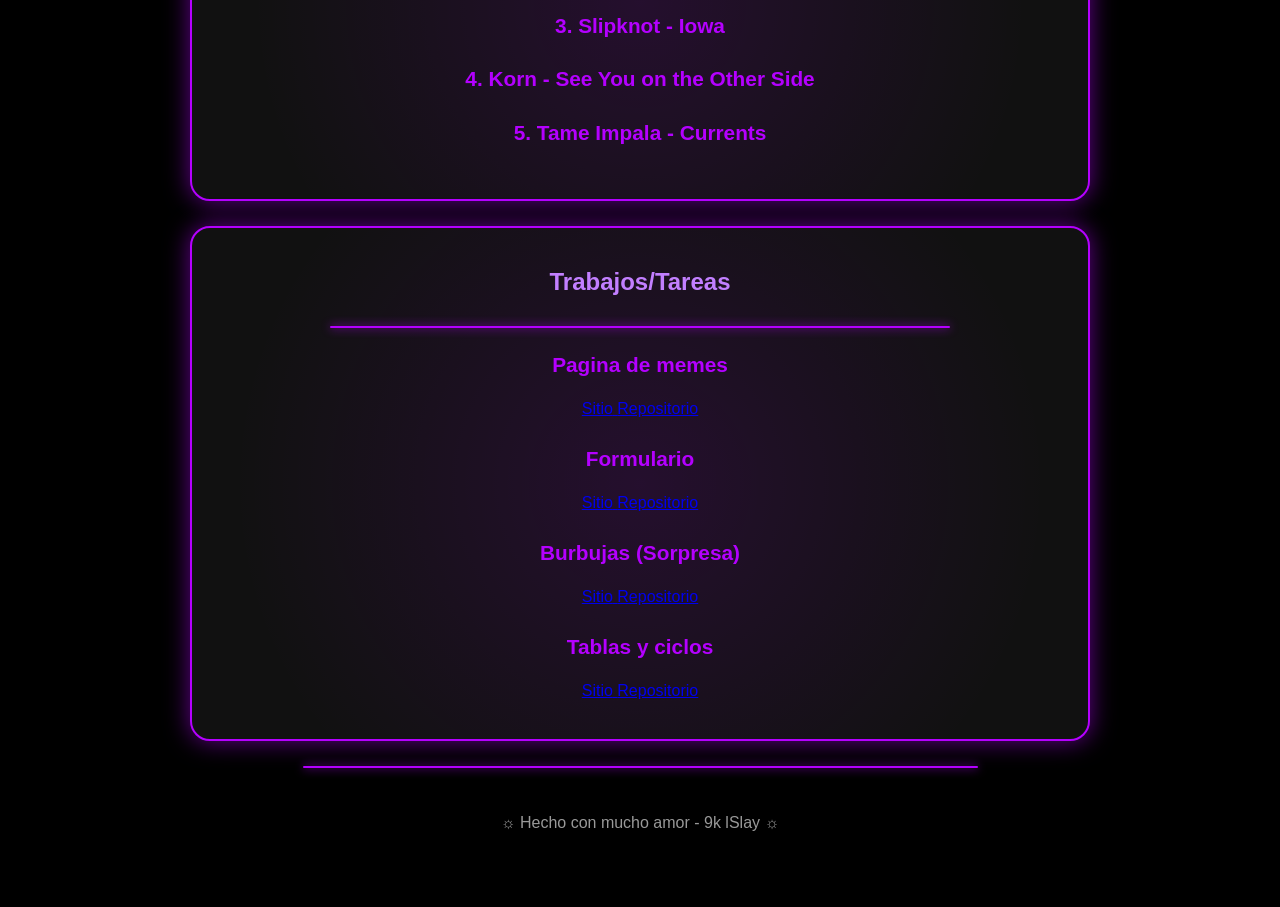
==== commit 5d088b9d: "Update personal information and social links" ====
--- a/index.html
+++ b/index.html
@@ -23,12 +23,12 @@
       <div class="glow"></div>
 
       <h1>9k lSlay</h1>
-      <h2>AKA deftoneslover16</h2>
+      <h2>AKA Maniatico Culiao</h2>
 
       <div class="snake-line"></div>
 
       <p>
-        Me llamo <strong>9k lSlay</strong>, Aunque tambien me llaman Maniatico Culiao
+        Me llamo <strong>9k lSlay</strong>, Pero hay gente que me suele decir elei, o x mi nombre real
       </p>
 
       <p>
@@ -177,7 +177,7 @@
   </div>
 </section>
 <div class="snake-line bottom-line"></div>
-<p class="footer">☼ 9k lSlay ☼</p>
+<p class="footer">☼ Hecho con mucho amor - 9k lSlay ☼</p>
 
   </main>
 
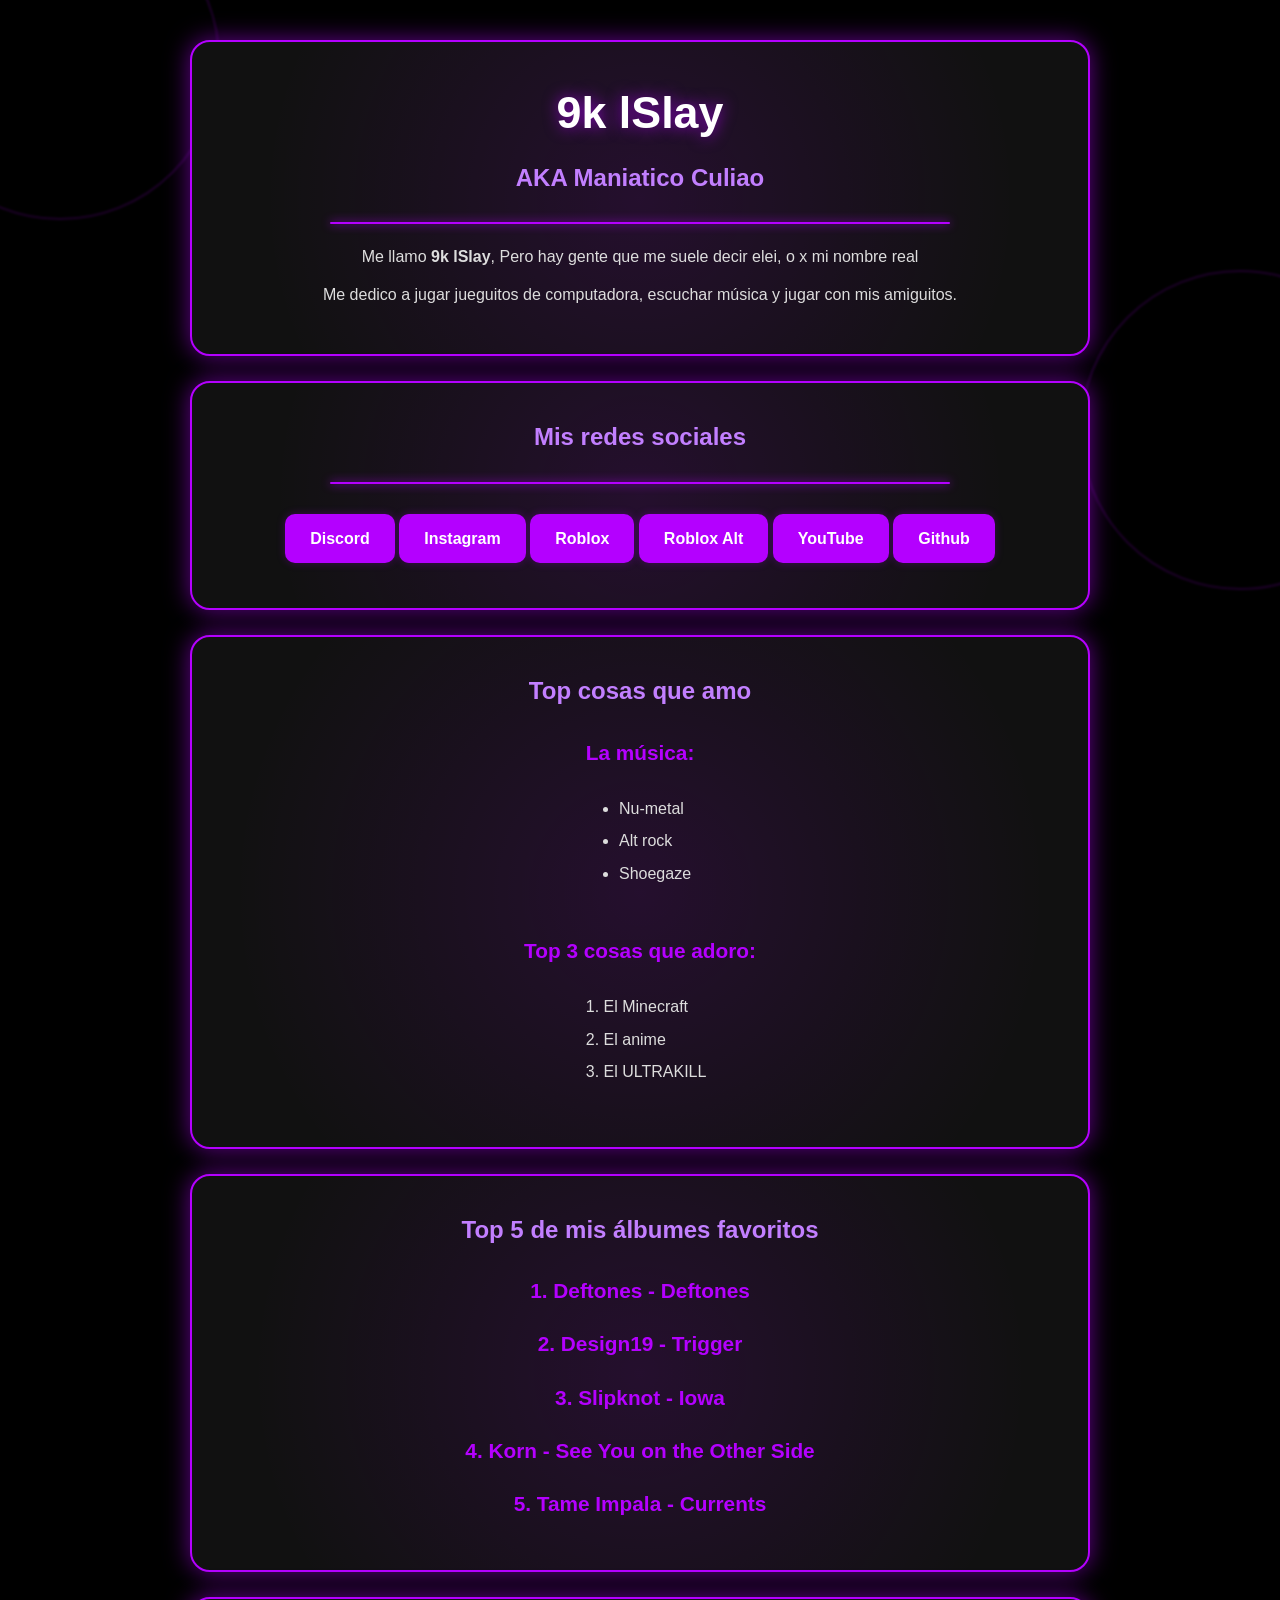
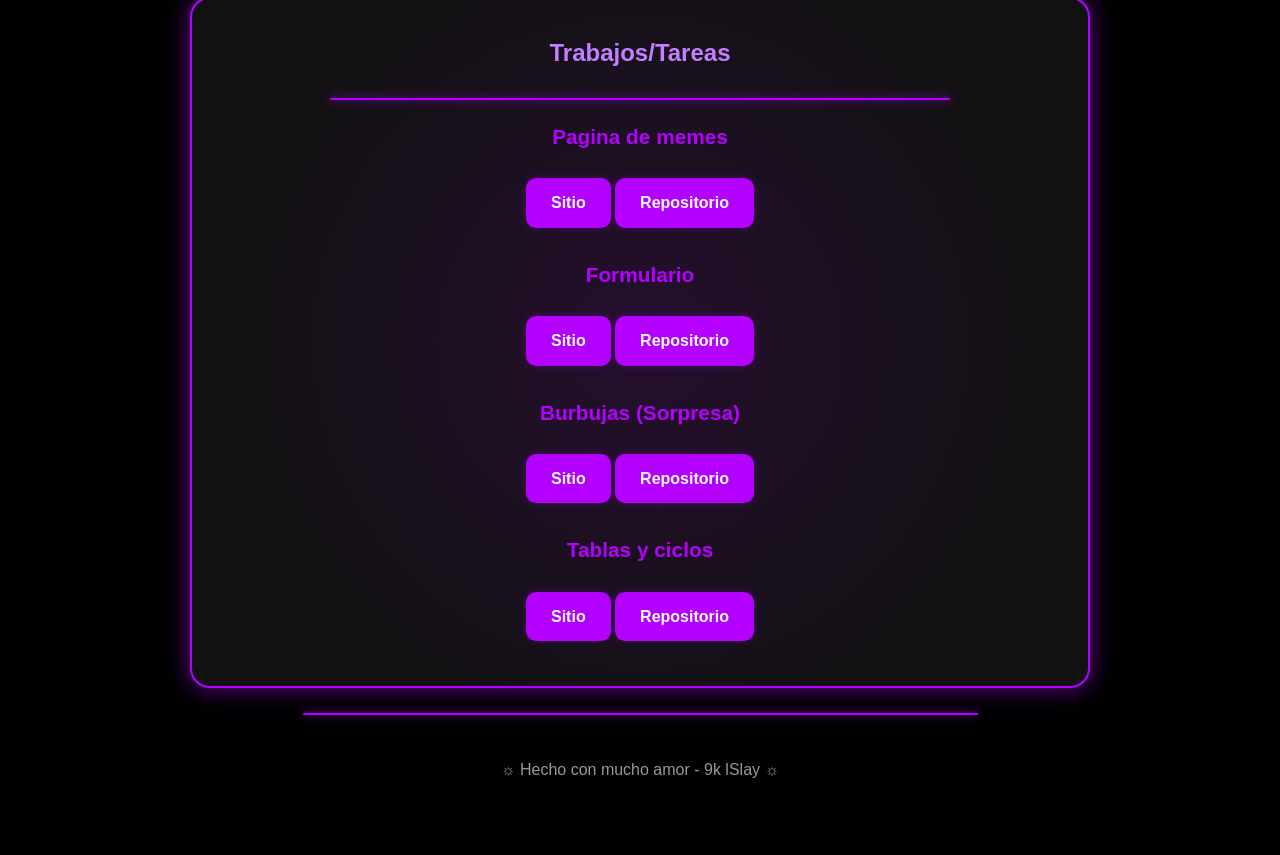
==== commit dc7a97b4: "Fix HTML encoding issues in index.html" ====
--- a/index.html
+++ b/index.html
@@ -50,7 +50,7 @@
           <span>Discord</span>
         </a>
 
-        <a href="https://www.instagram.com/9k._.lslay" target="_blank" rel="noopener">
+        <a href="https://www.instagram.com/inestable._mentalmente" target="_blank" rel="noopener">
           <span>Instagram</span>
         </a>
 
@@ -64,6 +64,9 @@
 
         <a href="https://www.youtube.com/@9k_lSlayy" target="_blank" rel="noopener">
           <span>YouTube</span>
+        </a>
+        <a href="https://github.com/9klSlay" target="_blank" rel="noopener">
+          <span>Github</span>
         </a>
       </div>
     </section>
--- a/style.css
+++ b/style.css
@@ -33,7 +33,7 @@
   z-index: 2;
 }
 
-/* ====== Fondo de serpientes de codigo1 ====== */
+/* ====== Fondo de serpientes ====== */
 
 .snake-bg {
   position: fixed;
@@ -81,7 +81,8 @@
   overflow: hidden;
 }
 
-/* Mantiene el glow que usa codigo1 */
+/* Glow */
+
 .glow {
   position: absolute;
   inset: -80px;
@@ -126,7 +127,7 @@
   max-width: 700px;
 }
 
-/* ====== Línea decorativa de codigo1 ====== */
+/* ====== Líneas decorativas ====== */
 
 .snake-line {
   width: 75%;
@@ -141,20 +142,24 @@
   margin: 0 auto;
 }
 
-/* ====== Links ====== */
-
-.links {
-  width: 100%;
-  max-width: 500px;
+/* =========================================
+   BOTONES
+   Redes Sociales + Trabajos/Tareas
+   ========================================= */
+
+.links,
+.work-buttons {
+  width: fit-content;
   margin: 0 auto;
 }
 
-.links a {
-  display: block;
+.links a,
+.work-buttons a {
+  display: inline-block;
   text-decoration: none;
   color: #fff;
   background-color: #b400ff;
-  padding: 12px;
+  padding: 12px 25px;
   margin: 10px 0;
   border-radius: 10px;
   transition: .3s ease;
@@ -162,13 +167,15 @@
   box-shadow: 0 0 8px rgba(180, 0, 255, .25);
 }
 
-.links a:hover {
+.links a:hover,
+.work-buttons a:hover {
   background-color: #7a00b3;
   transform: scale(1.05);
   box-shadow: 0 0 18px rgba(180, 0, 255, .8);
 }
 
-/* El JS de codigo1 añade esta clase al pasar el mouse */
+/* Glow añadido por JavaScript */
+
 .clickable-glow {
   box-shadow:
     0 0 10px #b400ff,
@@ -225,12 +232,25 @@
   margin-top: 10px;
 }
 
-/* ====== Footer de codigo1 ====== */
+/* ====== Footer ====== */
 
 .footer {
   color: #999;
   text-align: center;
   padding: 5px 0 20px;
+}
+
+/* Links del footer */
+
+.footer a {
+  color: #b400ff;
+  text-decoration: none;
+  transition: .3s ease;
+}
+
+.footer a:hover {
+  color: #c27fff;
+  text-shadow: 0 0 10px rgba(180, 0, 255, .8);
 }
 
 /* ====== Evento Spider-Man ====== */
@@ -280,6 +300,7 @@
 /* ====== Responsive ====== */
 
 @media (max-width: 768px) {
+
   .container {
     width: 94%;
     margin: 20px auto;
@@ -302,7 +323,8 @@
     font-size: 1.15em;
   }
 
-  .links a {
+  .links a,
+  .work-buttons a {
     padding: 11px;
   }
 
